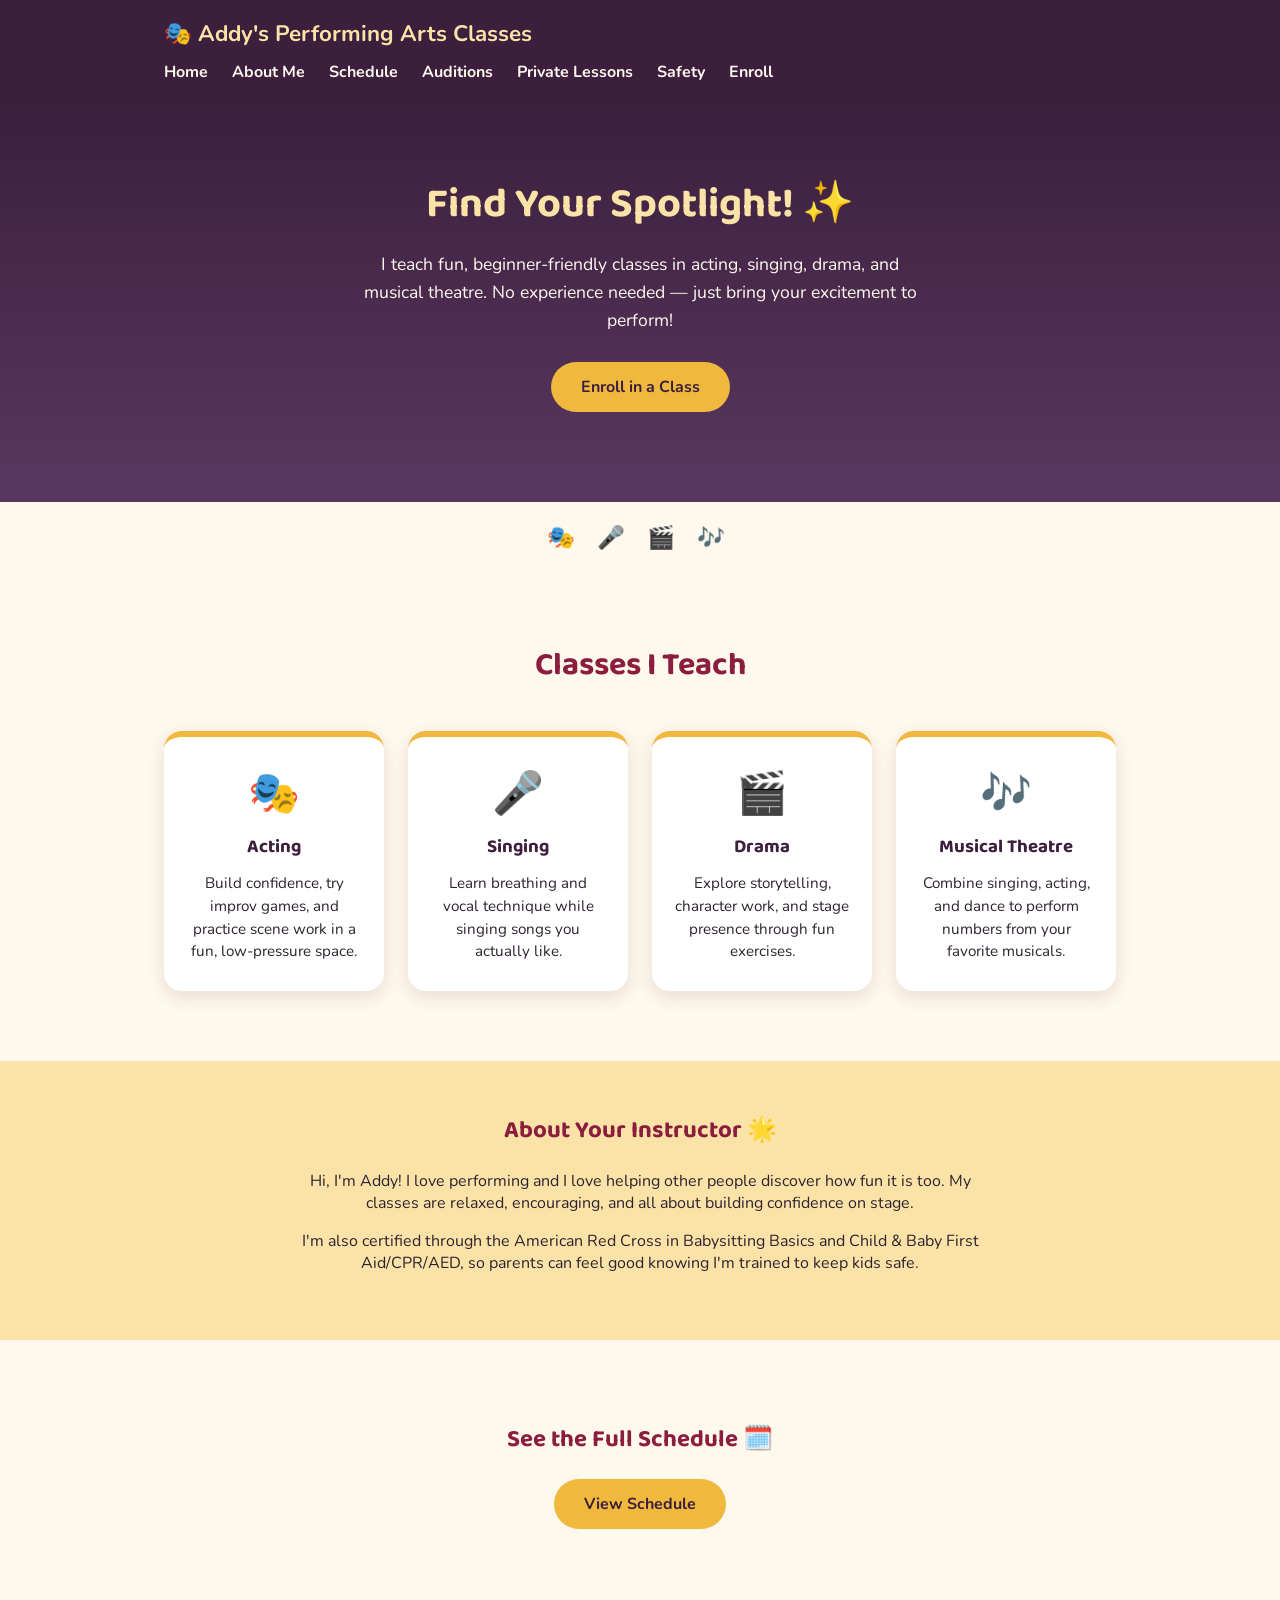
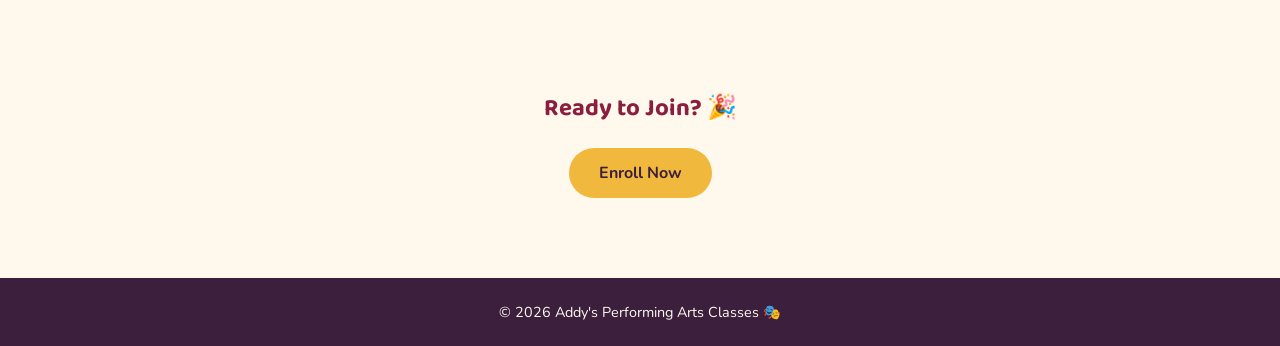
==== index.html @ 462f7c9d "Initial commit: Addy's Performing Arts Classes website Home, About, Schedule, Auditions, Private Les" ====
<!DOCTYPE html>
<html lang="en">
<head>
  <meta charset="UTF-8" />
  <meta name="viewport" content="width=device-width, initial-scale=1.0" />
  <title>Addy's Performing Arts Classes</title>
  <link rel="preconnect" href="https://fonts.googleapis.com" />
  <link href="https://fonts.googleapis.com/css2?family=Baloo+2:wght@600;700&family=Nunito:wght@400;700&display=swap" rel="stylesheet" />
  <link rel="stylesheet" href="style.css" />
</head>
<body>

  <header class="site-header">
    <div class="nav-inner">
      <a class="site-title" href="index.html">🎭 Addy's Performing Arts Classes</a>
      <nav class="site-nav">
        <a href="index.html">Home</a>
        <a href="about.html">About Me</a>
        <a href="schedule.html">Schedule</a>
        <a href="auditions.html">Auditions</a>
        <a href="private-lessons.html">Private Lessons</a>
        <a href="safety.html">Safety</a>
        <a href="enroll.html">Enroll</a>
      </nav>
    </div>
  </header>

  <main>

    <section class="hero">
      <h1>Find Your Spotlight! ✨</h1>
      <p>
        I teach fun, beginner-friendly classes in acting, singing, drama,
        and musical theatre. No experience needed — just bring your
        excitement to perform!
        <!-- Addy: replace this with your own intro! -->
      </p>
      <a class="btn btn-primary" href="enroll.html">Enroll in a Class</a>
    </section>

    <div class="divider">🎭 🎤 🎬 🎶</div>

    <section class="classes">
      <h2>Classes I Teach</h2>
      <div class="class-grid">
        <div class="class-card">
          <div class="icon">🎭</div>
          <h3>Acting</h3>
          <p>Build confidence, try improv games, and practice scene work
             in a fun, low-pressure space.</p>
        </div>
        <div class="class-card">
          <div class="icon">🎤</div>
          <h3>Singing</h3>
          <p>Learn breathing and vocal technique while singing songs
             you actually like.</p>
        </div>
        <div class="class-card">
          <div class="icon">🎬</div>
          <h3>Drama</h3>
          <p>Explore storytelling, character work, and stage presence
             through fun exercises.</p>
        </div>
        <div class="class-card">
          <div class="icon">🎶</div>
          <h3>Musical Theatre</h3>
          <p>Combine singing, acting, and dance to perform numbers
             from your favorite musicals.</p>
        </div>
      </div>
    </section>

    <section class="about">
      <div class="about-inner">
        <h2>About Your Instructor 🌟</h2>
        <p>
          Hi, I'm Addy! I love performing and I love helping other people
          discover how fun it is too. My classes are relaxed, encouraging,
          and all about building confidence on stage.
          <!-- Addy: replace this with your own bio! -->
        </p>
        <p>
          I'm also certified through the American Red Cross in Babysitting
          Basics and Child &amp; Baby First Aid/CPR/AED, so parents can feel
          good knowing I'm trained to keep kids safe.
        </p>
      </div>
    </section>

    <section class="cta">
      <h2>See the Full Schedule 🗓️</h2>
      <a class="btn btn-primary" href="schedule.html">View Schedule</a>
    </section>

    <section class="cta">
      <h2>Ready to Join? 🎉</h2>
      <a class="btn btn-primary" href="enroll.html">Enroll Now</a>
    </section>

  </main>

  <footer>
    &copy; 2026 Addy's Performing Arts Classes 🎭
  </footer>

</body>
</html>
---- style.css ----
:root {
  --plum: #3B1F3D;
  --plum-light: #5A3760;
  --gold: #F0B93E;
  --gold-light: #FBE3A8;
  --cream: #FFF8EC;
  --maroon: #8B1E3F;
  --text: #2E2230;
}

* {
  box-sizing: border-box;
}

body {
  margin: 0;
  font-family: 'Nunito', sans-serif;
  color: var(--text);
  background: var(--cream);
}

h1, h2, h3 {
  font-family: 'Baloo 2', sans-serif;
}

a {
  text-decoration: none;
  color: inherit;
}

/* ── HEADER ── */
.site-header {
  background: var(--plum);
  padding: 18px 0;
}

.nav-inner {
  max-width: 1000px;
  margin: 0 auto;
  padding: 0 24px;
  display: flex;
  align-items: center;
  justify-content: space-between;
  flex-wrap: wrap;
  gap: 12px;
}

.site-title {
  font-size: 1.4rem;
  font-weight: 700;
  color: var(--gold-light);
}

.site-nav {
  display: flex;
  gap: 24px;
}

.site-nav a {
  color: var(--cream);
  font-weight: 700;
}

.site-nav a:hover {
  color: var(--gold);
}

/* ── HERO ── */
.hero {
  background: linear-gradient(180deg, var(--plum) 0%, var(--plum-light) 100%);
  color: var(--cream);
  text-align: center;
  padding: 70px 24px 90px;
}

.hero h1 {
  font-size: 2.6rem;
  margin: 0 0 12px;
  color: var(--gold-light);
}

.hero p {
  max-width: 560px;
  margin: 0 auto 28px;
  font-size: 1.1rem;
  line-height: 1.6;
}

.btn {
  display: inline-block;
  padding: 14px 30px;
  border-radius: 999px;
  font-weight: 700;
  font-size: 1rem;
}

.btn-primary {
  background: var(--gold);
  color: var(--plum);
}

.btn-primary:hover {
  background: var(--gold-light);
}

.divider {
  text-align: center;
  font-size: 1.4rem;
  padding: 20px 0;
  letter-spacing: 8px;
}

/* ── CLASSES ── */
.classes {
  max-width: 1000px;
  margin: 0 auto;
  padding: 40px 24px 70px;
}

.classes h2 {
  text-align: center;
  font-size: 2rem;
  margin-bottom: 40px;
  color: var(--maroon);
}

.class-grid {
  display: grid;
  grid-template-columns: repeat(auto-fit, minmax(220px, 1fr));
  gap: 24px;
}

.class-card {
  background: white;
  border-radius: 18px;
  padding: 28px 22px;
  text-align: center;
  box-shadow: 0 6px 18px rgba(59, 31, 61, 0.12);
  border-top: 6px solid var(--gold);
}

.class-card .icon {
  font-size: 2.6rem;
  margin-bottom: 10px;
}

.class-card h3 {
  margin: 0 0 10px;
  color: var(--plum);
}

.class-card p {
  font-size: 0.95rem;
  line-height: 1.5;
  margin: 0;
}

/* ── ABOUT ── */
.about {
  background: var(--gold-light);
  padding: 50px 24px;
}

.about-inner {
  max-width: 700px;
  margin: 0 auto;
  text-align: center;
}

.about h2 {
  color: var(--maroon);
  margin-top: 0;
}

/* ── SCHEDULE ── */
.schedule {
  max-width: 800px;
  margin: 0 auto;
  padding: 60px 24px;
}

.schedule h2 {
  text-align: center;
  color: var(--maroon);
  margin-bottom: 30px;
}

table {
  width: 100%;
  border-collapse: collapse;
  background: white;
  border-radius: 14px;
  overflow: hidden;
  box-shadow: 0 6px 18px rgba(59, 31, 61, 0.10);
}

th, td {
  padding: 14px 16px;
  text-align: left;
}

th {
  background: var(--plum);
  color: var(--gold-light);
}

tr:nth-child(even) {
  background: var(--cream);
}

/* ── CTA ── */
.cta {
  text-align: center;
  padding: 60px 24px 80px;
}

.cta h2 {
  color: var(--maroon);
}

/* ── ENROLL PAGE ── */
.enroll {
  max-width: 560px;
  margin: 0 auto;
  padding: 60px 24px 90px;
}

.enroll h1 {
  text-align: center;
  color: var(--maroon);
}

.enroll p.intro {
  text-align: center;
  margin-bottom: 30px;
}

form {
  display: flex;
  flex-direction: column;
  gap: 16px;
  background: white;
  padding: 28px;
  border-radius: 18px;
  box-shadow: 0 6px 18px rgba(59, 31, 61, 0.12);
}

label {
  font-weight: 700;
  font-size: 0.95rem;
}

input, select, textarea {
  padding: 10px 12px;
  border-radius: 10px;
  border: 2px solid var(--gold-light);
  font-family: inherit;
  font-size: 1rem;
}

textarea {
  resize: vertical;
  min-height: 90px;
}

.enroll .btn-primary {
  align-self: center;
  border: none;
  cursor: pointer;
}

/* ── SAFETY ── */
.safety {
  max-width: 800px;
  margin: 0 auto;
  padding: 60px 24px 90px;
}

.safety h1 {
  text-align: center;
  color: var(--maroon);
}

.safety > p.intro {
  text-align: center;
  max-width: 560px;
  margin: 0 auto 40px;
}

.certifications {
  background: white;
  border-radius: 18px;
  box-shadow: 0 6px 18px rgba(59, 31, 61, 0.12);
  padding: 32px;
  display: flex;
  gap: 32px;
  flex-wrap: wrap;
  align-items: center;
}

.cert-text h2 {
  margin-top: 0;
  color: var(--plum);
}

.cert-list {
  list-style: none;
  padding: 0;
  margin: 16px 0 0;
}

.cert-list li {
  padding-left: 28px;
  position: relative;
  margin-bottom: 12px;
  font-weight: 700;
}

.cert-list li::before {
  content: "✔";
  position: absolute;
  left: 0;
  color: var(--maroon);
}

.qr-group {
  display: flex;
  gap: 24px;
  flex-wrap: wrap;
  justify-content: center;
}

.qr-item {
  text-align: center;
}

.qr-image {
  display: block;
  width: 140px;
  height: 140px;
  border: 3px solid var(--gold);
  border-radius: 14px;
  padding: 8px;
  background: white;
}

.qr-caption {
  font-size: 0.85rem;
  color: var(--text);
  margin-top: 8px;
  max-width: 140px;
}

/* ── FOOTER ── */
footer {
  text-align: center;
  padding: 24px;
  background: var(--plum);
  color: var(--cream);
  font-size: 0.9rem;
}
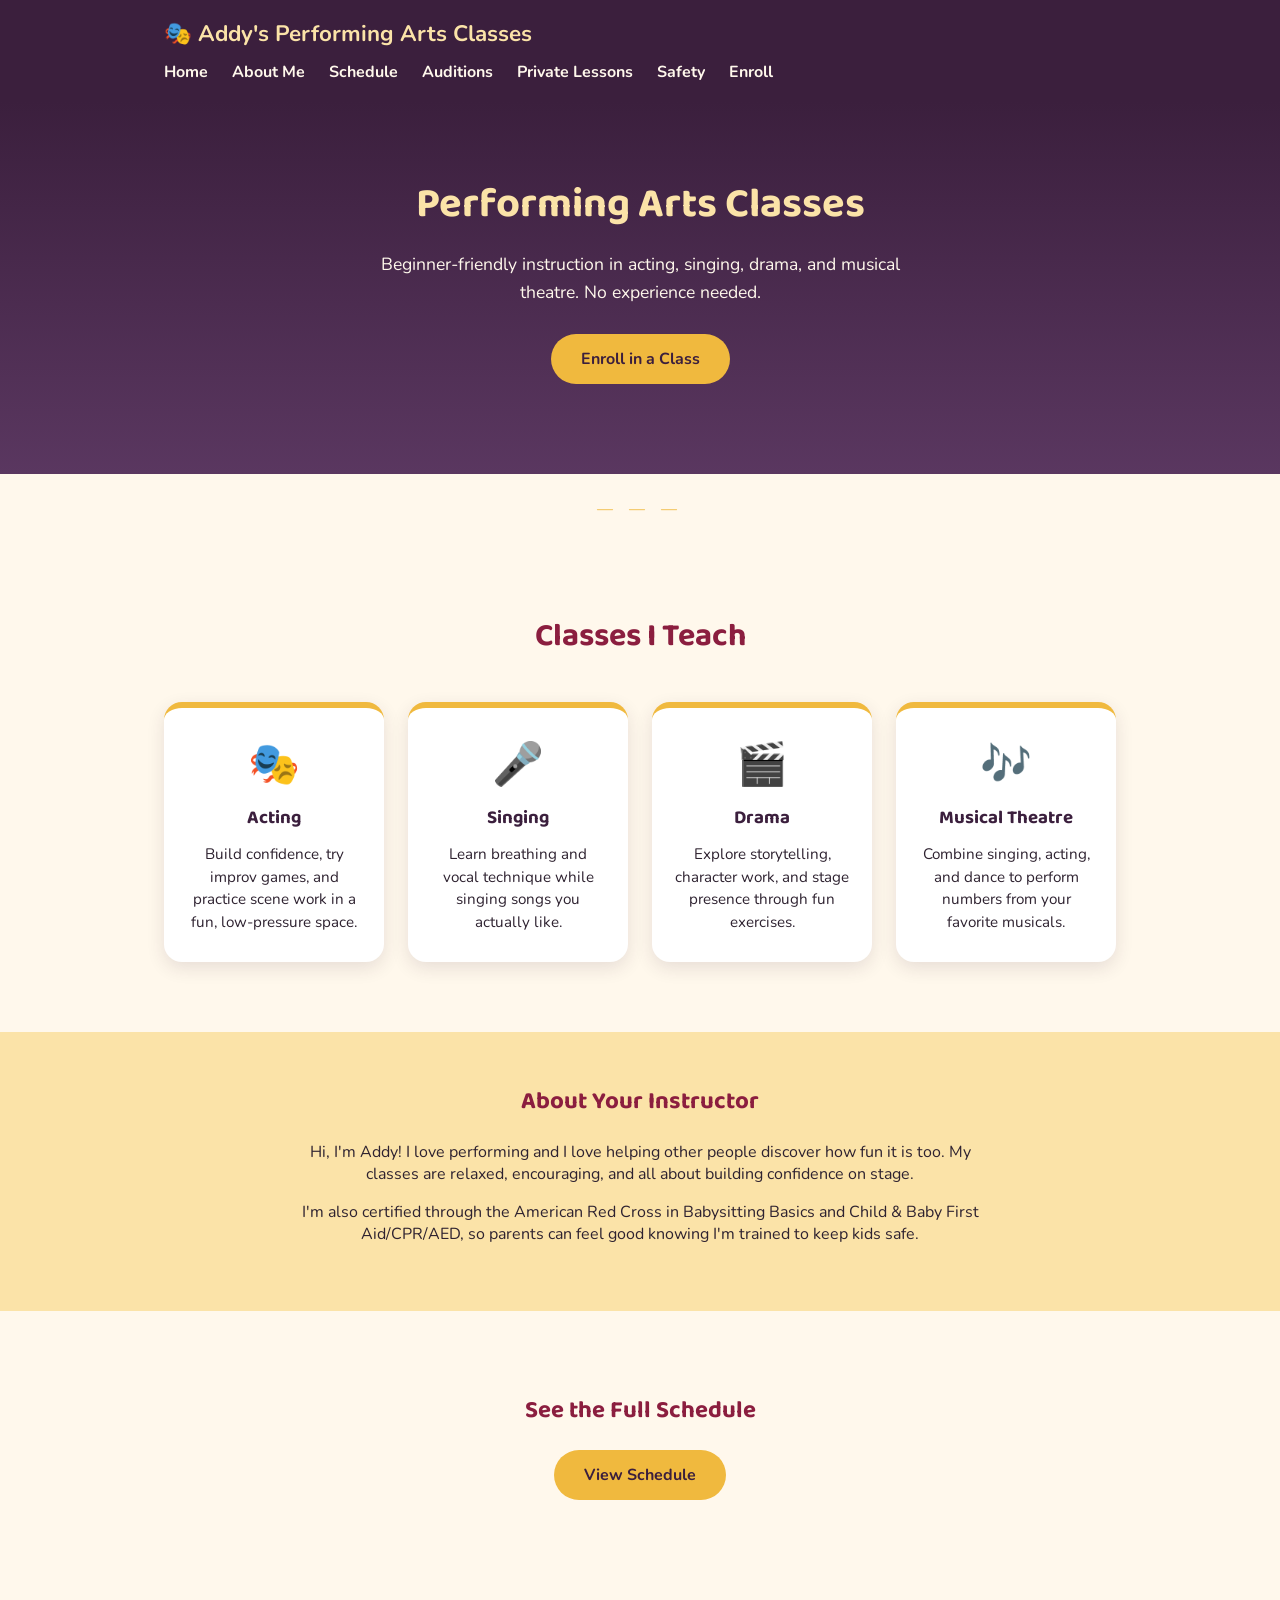
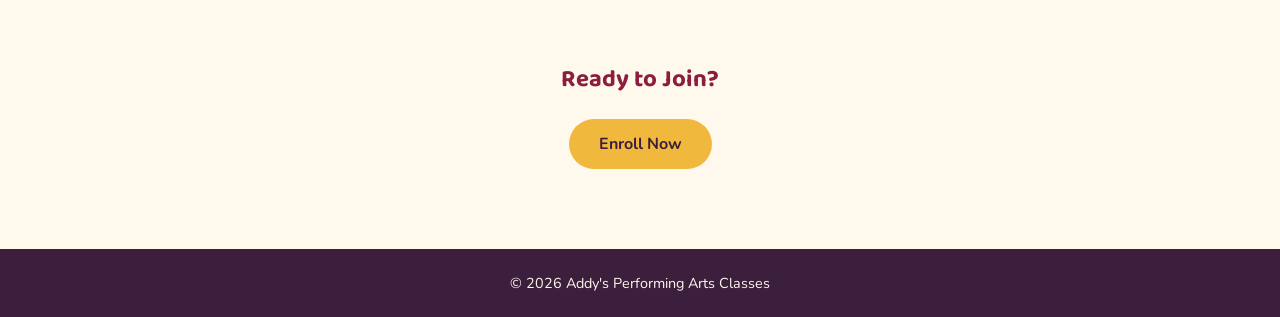
==== commit a736575f: "Give the site a more professional look and tone Removed decorative emoji clutter from headings/foote" ====
--- a/index.html
+++ b/index.html
@@ -28,17 +28,16 @@
   <main>
 
     <section class="hero">
-      <h1>Find Your Spotlight! ✨</h1>
+      <h1>Performing Arts Classes</h1>
       <p>
-        I teach fun, beginner-friendly classes in acting, singing, drama,
-        and musical theatre. No experience needed — just bring your
-        excitement to perform!
+        Beginner-friendly instruction in acting, singing, drama, and
+        musical theatre. No experience needed.
         <!-- Addy: replace this with your own intro! -->
       </p>
       <a class="btn btn-primary" href="enroll.html">Enroll in a Class</a>
     </section>
 
-    <div class="divider">🎭 🎤 🎬 🎶</div>
+    <div class="divider">— — —</div>
 
     <section class="classes">
       <h2>Classes I Teach</h2>
@@ -72,7 +71,7 @@
 
     <section class="about">
       <div class="about-inner">
-        <h2>About Your Instructor 🌟</h2>
+        <h2>About Your Instructor</h2>
         <p>
           Hi, I'm Addy! I love performing and I love helping other people
           discover how fun it is too. My classes are relaxed, encouraging,
@@ -88,19 +87,19 @@
     </section>
 
     <section class="cta">
-      <h2>See the Full Schedule 🗓️</h2>
+      <h2>See the Full Schedule</h2>
       <a class="btn btn-primary" href="schedule.html">View Schedule</a>
     </section>
 
     <section class="cta">
-      <h2>Ready to Join? 🎉</h2>
+      <h2>Ready to Join?</h2>
       <a class="btn btn-primary" href="enroll.html">Enroll Now</a>
     </section>
 
   </main>
 
   <footer>
-    &copy; 2026 Addy's Performing Arts Classes 🎭
+    &copy; 2026 Addy's Performing Arts Classes
   </footer>
 
 </body>
--- a/style.css
+++ b/style.css
@@ -105,9 +105,10 @@
 
 .divider {
   text-align: center;
-  font-size: 1.4rem;
-  padding: 20px 0;
-  letter-spacing: 8px;
+  padding: 24px 0;
+  color: var(--gold);
+  font-size: 1rem;
+  letter-spacing: 6px;
 }
 
 /* ── CLASSES ── */
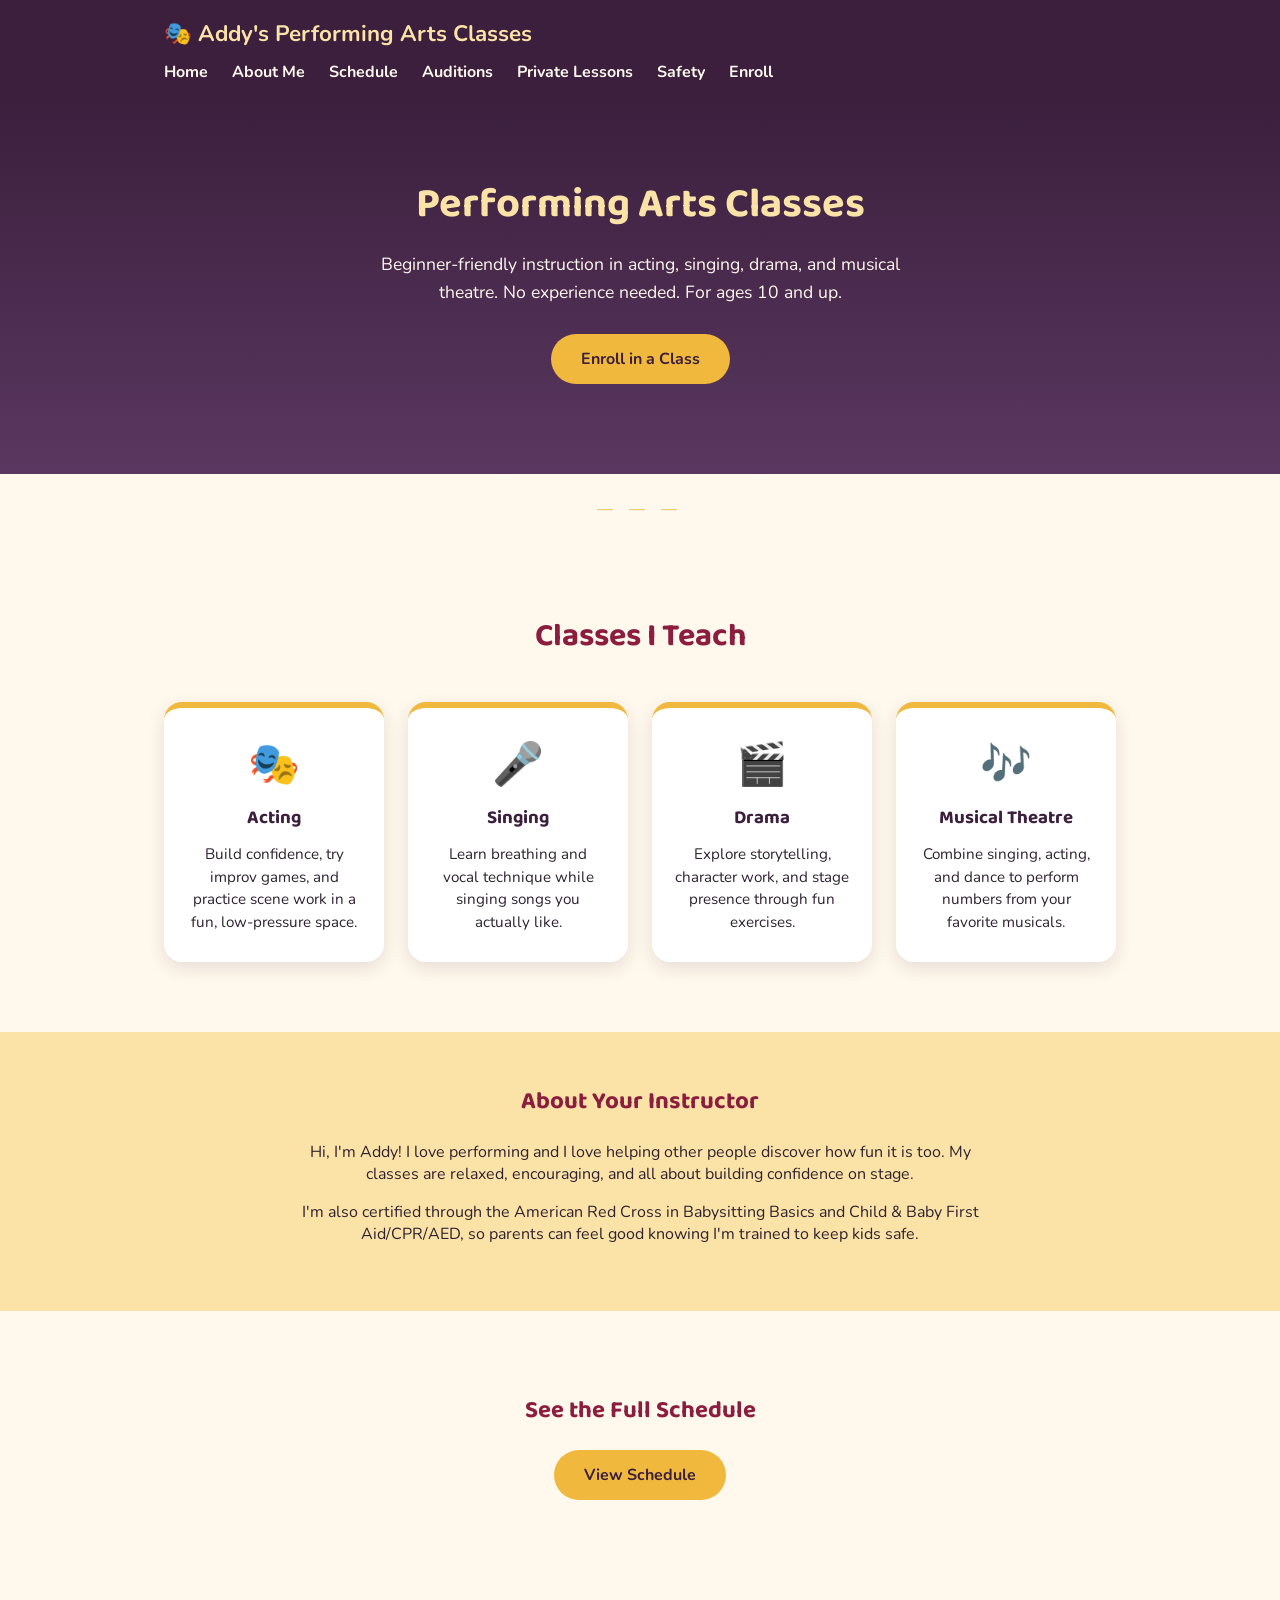
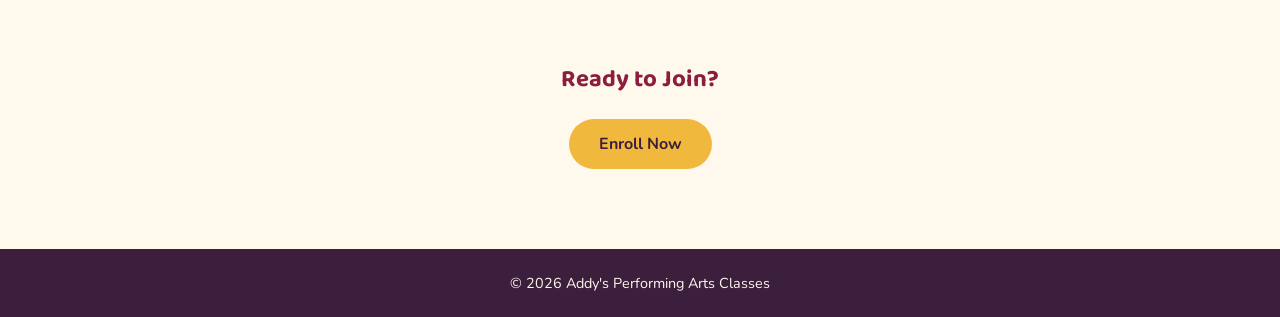
==== commit 309f9352: "Add minimum age requirement of 10 for classes" ====
--- a/index.html
+++ b/index.html
@@ -31,7 +31,7 @@
       <h1>Performing Arts Classes</h1>
       <p>
         Beginner-friendly instruction in acting, singing, drama, and
-        musical theatre. No experience needed.
+        musical theatre. No experience needed. For ages 10 and up.
         <!-- Addy: replace this with your own intro! -->
       </p>
       <a class="btn btn-primary" href="enroll.html">Enroll in a Class</a>
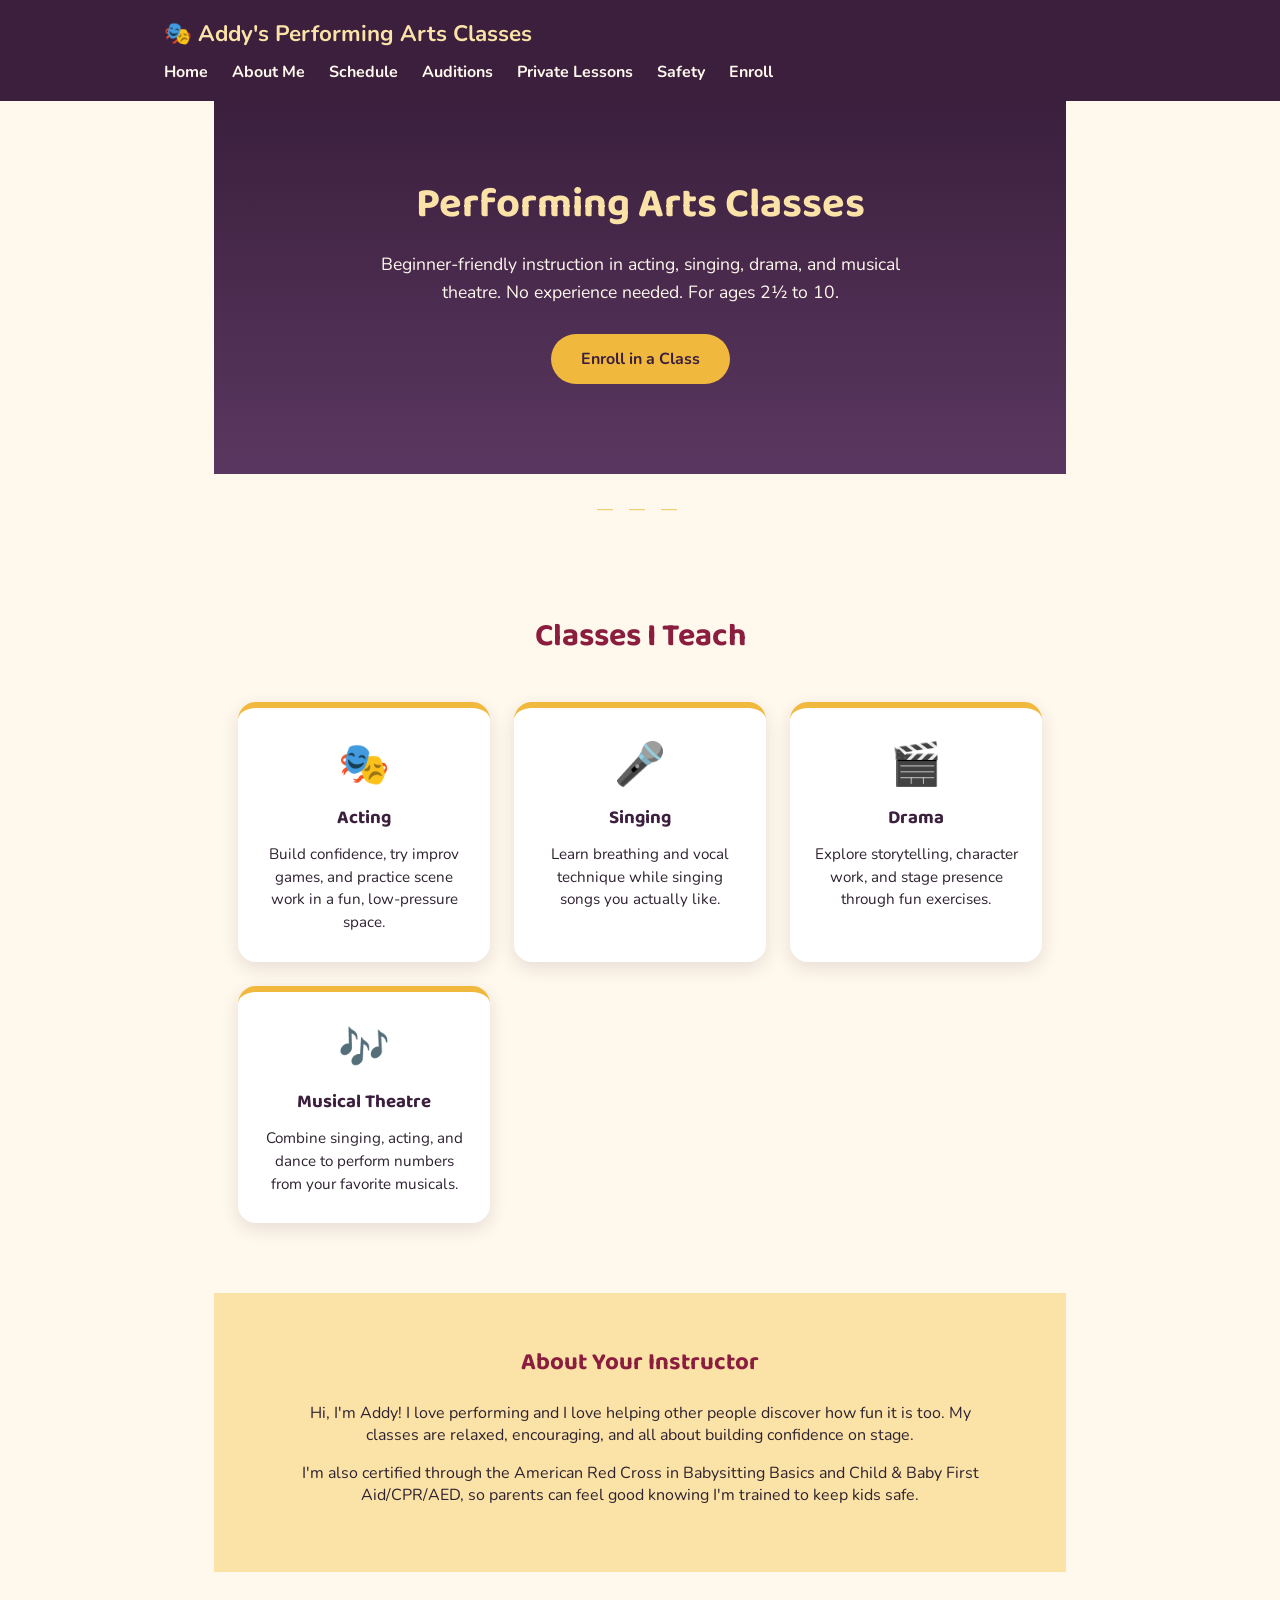
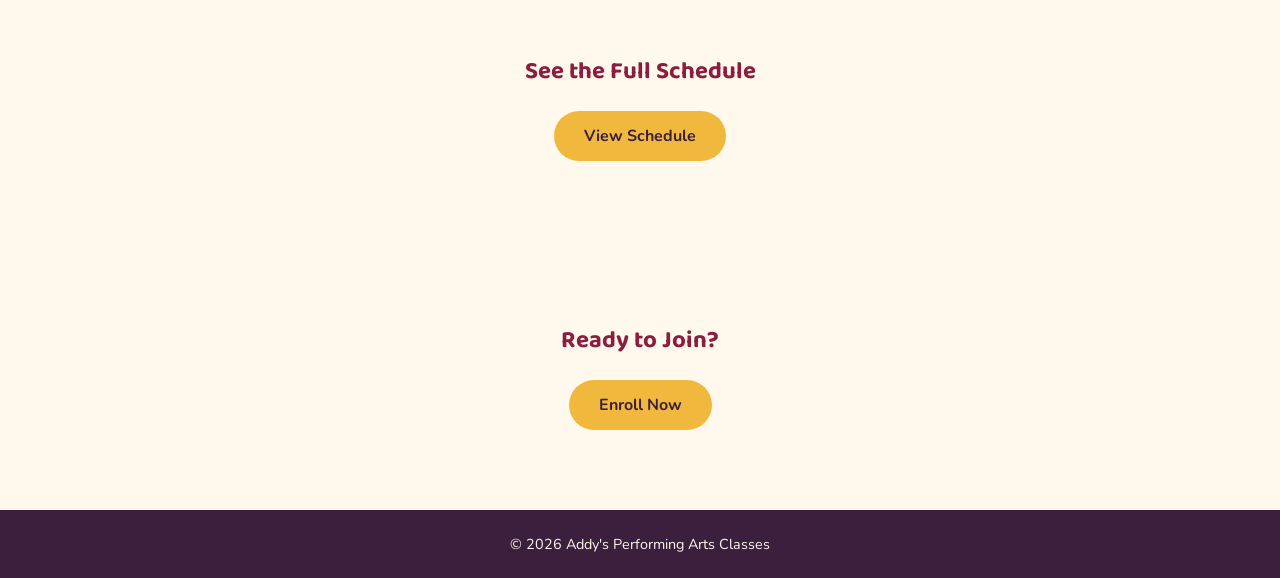
==== commit 3e731bce: "Add a real database (Firebase) so the admin page shows enrollments live Enrollments now save to Fire" ====
--- a/index.html
+++ b/index.html
@@ -31,7 +31,7 @@
       <h1>Performing Arts Classes</h1>
       <p>
         Beginner-friendly instruction in acting, singing, drama, and
-        musical theatre. No experience needed. For ages 10 and up.
+        musical theatre. No experience needed. For ages 2½ to 10.
         <!-- Addy: replace this with your own intro! -->
       </p>
       <a class="btn btn-primary" href="enroll.html">Enroll in a Class</a>
--- a/style.css
+++ b/style.css
@@ -352,6 +352,106 @@
   max-width: 140px;
 }
 
+/* ── ADMIN ── */
+main {
+  max-width: 900px;
+  margin: 0 auto;
+  padding: 0 24px;
+}
+
+.password-gate {
+  max-width: 400px;
+  margin: 4rem auto;
+  text-align: center;
+}
+
+.password-gate h1,
+#admin-content > h1 {
+  color: var(--maroon);
+}
+
+.form-error {
+  color: #b3261e;
+  font-weight: 700;
+}
+
+.hidden {
+  display: none !important;
+}
+
+.form-group {
+  margin-bottom: 20px;
+}
+
+.form-row {
+  display: flex;
+  gap: 20px;
+  flex-wrap: wrap;
+}
+
+.form-row .form-group {
+  flex: 1 1 200px;
+}
+
+.btn-secondary {
+  background: var(--gold-light);
+  color: var(--plum);
+  border: none;
+  cursor: pointer;
+}
+
+.btn-small {
+  padding: 8px 16px;
+  font-size: 0.9rem;
+}
+
+.job-list {
+  list-style: none;
+  padding: 0;
+  margin: 32px 0 0;
+  display: flex;
+  flex-direction: column;
+  gap: 16px;
+}
+
+.job-card {
+  background: white;
+  border-radius: 14px;
+  box-shadow: 0 6px 18px rgba(59, 31, 61, 0.10);
+  padding: 20px 24px;
+  display: flex;
+  justify-content: space-between;
+  align-items: center;
+  gap: 16px;
+  flex-wrap: wrap;
+}
+
+.job-info h3 {
+  margin: 0 0 4px;
+  font-size: 1.1rem;
+  color: var(--plum);
+}
+
+.job-info .job-meta {
+  color: var(--text);
+  font-size: 0.9rem;
+  opacity: 0.75;
+}
+
+.job-actions {
+  display: flex;
+  gap: 8px;
+  align-items: center;
+  flex-wrap: wrap;
+}
+
+.empty-state {
+  text-align: center;
+  color: var(--text);
+  opacity: 0.6;
+  padding: 32px;
+}
+
 /* ── FOOTER ── */
 footer {
   text-align: center;
